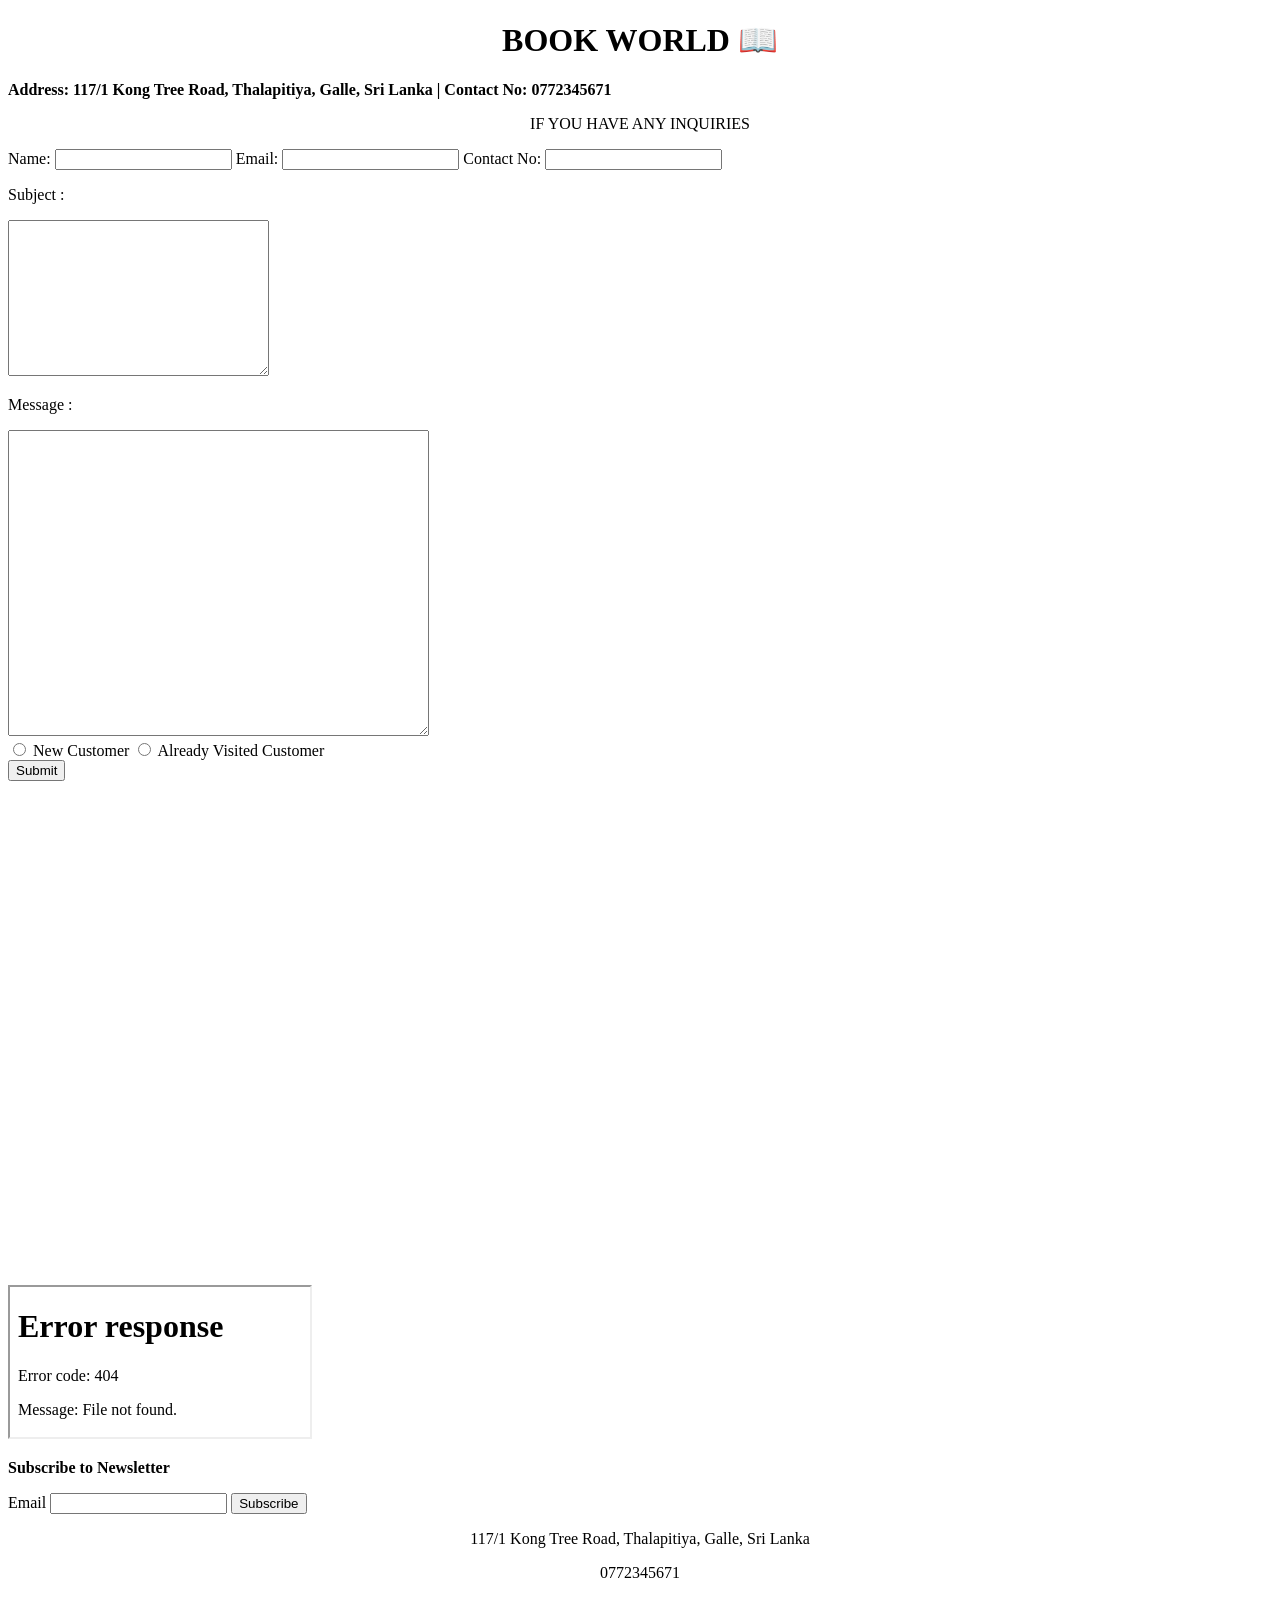
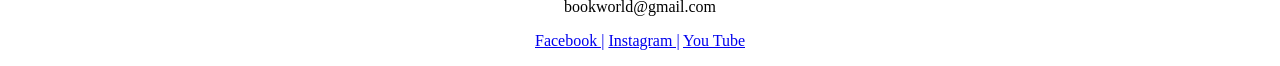
==== contact.html @ b63938fe "Redesign homepage with modern bookstore UI" ====
<!DOCTYPE html>
<html lang="en">
<head>
    <title>Contact Us</title>
    <link rel="stylesheet" href="Book World.css"/>
</head>
<body>
    <center>
        <h1>BOOK WORLD 📖</h1>
    </center>

    <p><b>Address: 117/1 Kong Tree Road, Thalapitiya, Galle, Sri Lanka | Contact No: 0772345671</b></p>

    <center>
        <p class="para">IF YOU HAVE ANY INQUIRIES</p>
    </center>

    <section class="form">

    <form method="get" action="">
        <label>Name:</label>
        <input type="text" name="name"/>

        <lable>Email:</lable>
        <input type="text" name="email"/>

        <label>Contact No:</label>
        <input type="text" name="number"/>

        <p>Subject :</p>
        <textarea cols="30" rows="10"></textarea>

        <p>Message :</p>
        <textarea cols="50" rows="20"></textarea>

        <br/>

        <input type="radio" name="customer" value="New Customer" id="customer1"/>
        <label>New Customer</label>

        <input type="radio" name="customer" value="Already Visited Customer" id="customer2"/>
        <lable>Already Visited Customer</lable>

        <br/>

        <button class="submit">Submit</button>
    </form>

    </section>

    <br/>

    <p>
        <iframe src="https://www.google.com/maps/embed?pb=!1m18!1m12!1m3!1d991.9113792448593!2d80.22431985233617!3d6.043279841207015!2m3!1f0!2f0
        !3f0!3m2!1i1024!2i768!4f13.1!3m3!1m2!1s0x3ae173c9dec95b3f%3A0xe721a2d5fa0f1e8c!2s39%20Kong%20Tree%20Rd%2C%20Galle%2080000!5e0!3m2!1sen!2s
        lk!4v1728833015258!5m2!1sen!2slk" width="600" height="450" style="border:0;" allowfullscreen="" loading="lazy" referrerpolicy="no-referrer
        -when-downgrade"></iframe>
    </p>

    <iframe src="embedded.html"></iframe>

    <section class="body1">

    <section>
        <p><b>Subscribe to Newsletter</b></p>

        <label>Email</label>
        <input type="text" name="mail"/>

        <button class="btn">Subscribe</button>
    </section>

    <center>
        <section class="footer">
            <p class="p1">117/1 Kong Tree Road, Thalapitiya, Galle, Sri Lanka</p>
            <p class="p1">0772345671</p>
            <p class="p1">bookworld@gmail.com</p>

            <p>
            <a href="https://www.facebook.com">Facebook |</a> 
            <a href="https://www.instagram.com">Instagram |</a> 
            <a href="https://www.youtube.com">You Tube</a>
            </p>
        </section>
    </center>  
    
    </section>

</body>
</html>
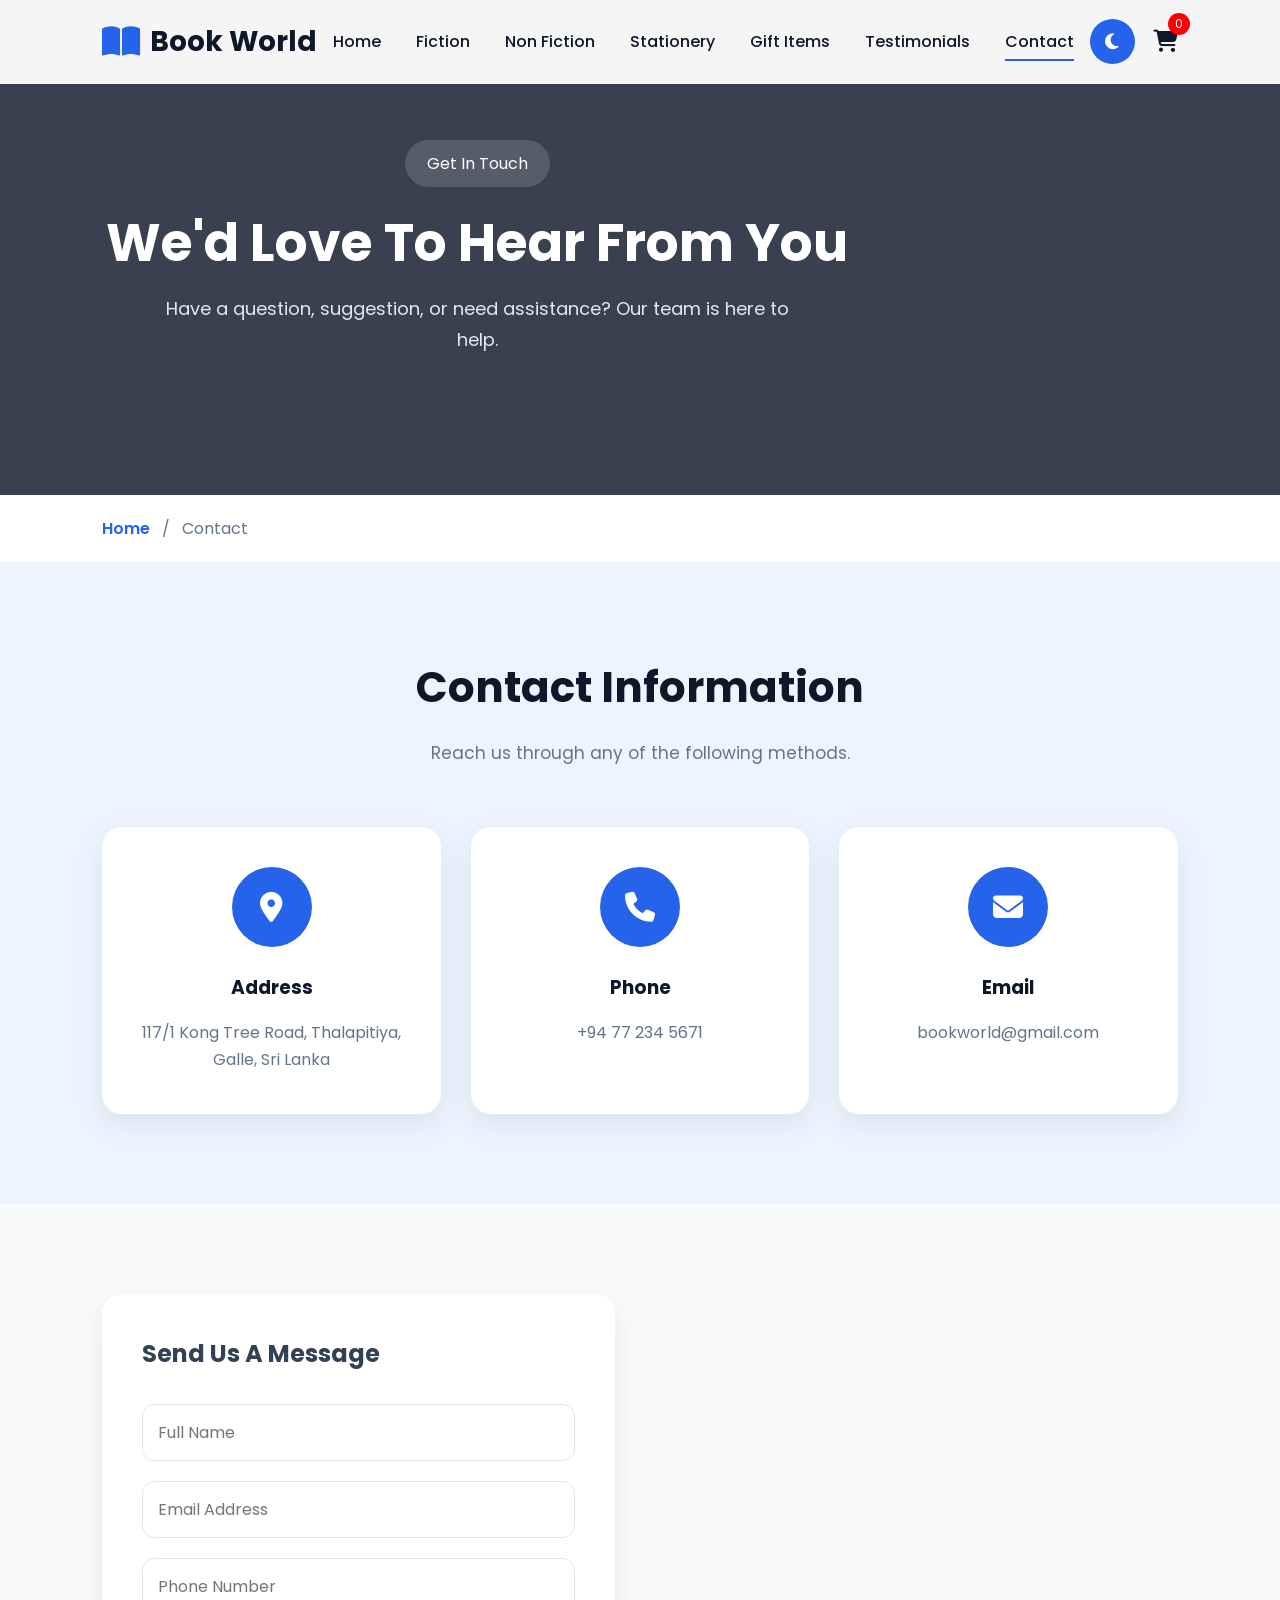
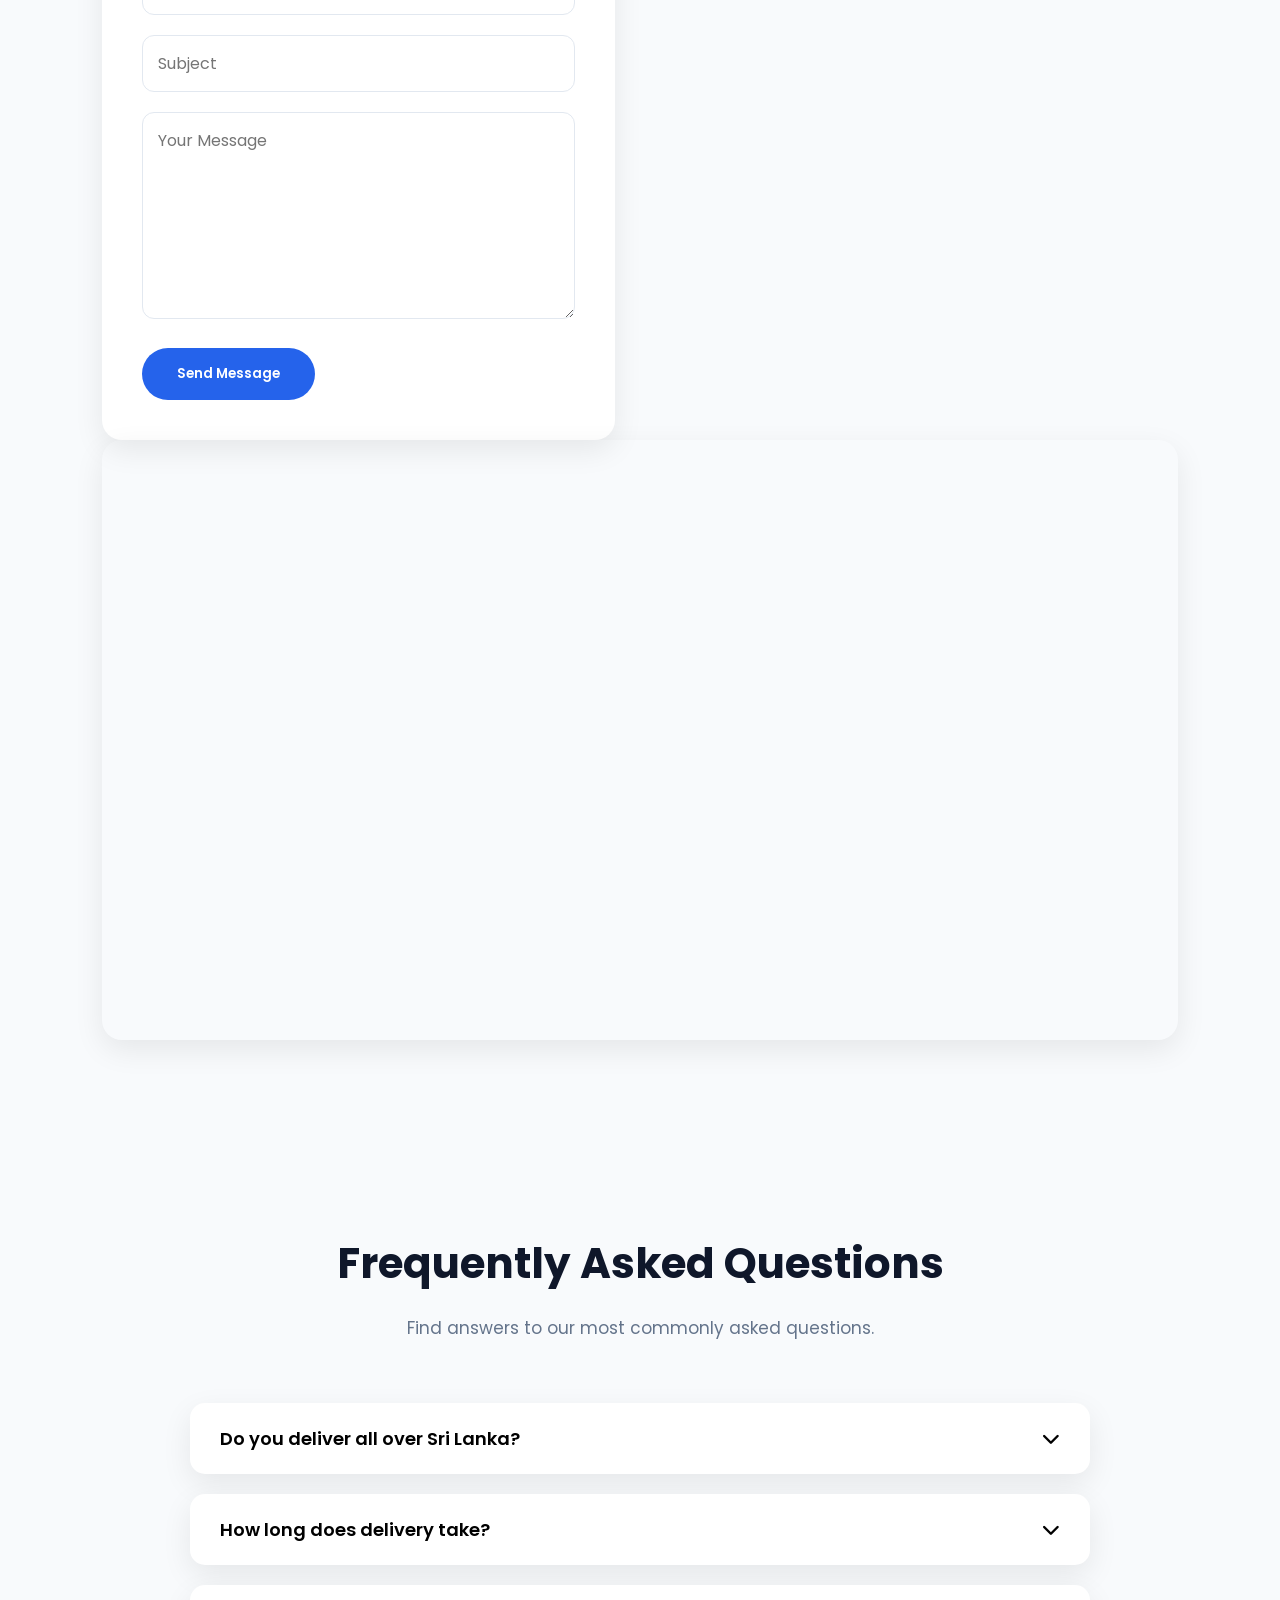
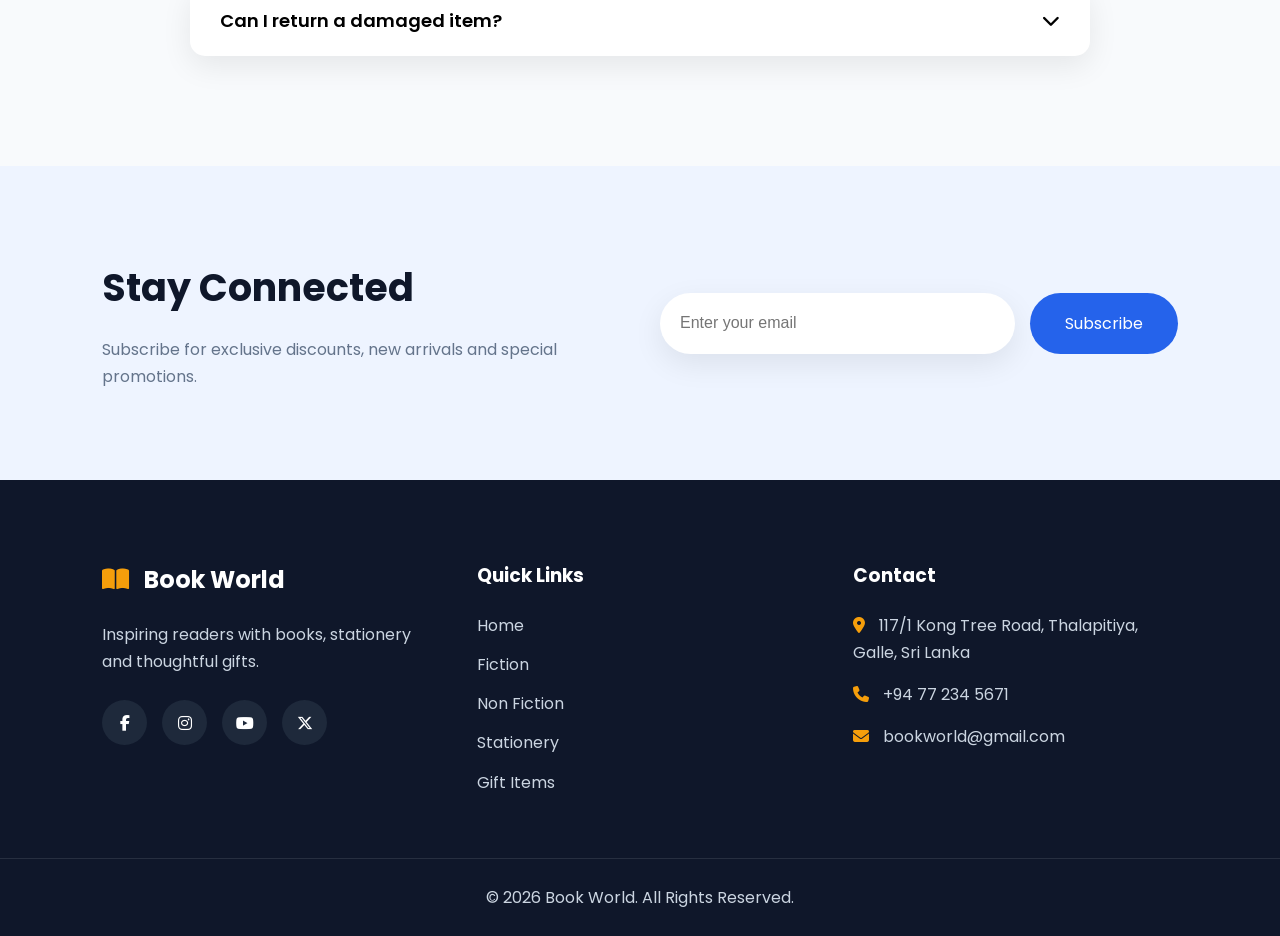
==== commit 178acd48: "Redesign contact page with FAQ and contact form" ====
--- a/contact.html
+++ b/contact.html
@@ -1,90 +1,621 @@
 <!DOCTYPE html>
+
 <html lang="en">
+
 <head>
-    <title>Contact Us</title>
-    <link rel="stylesheet" href="Book World.css"/>
+
+    <meta charset="UTF-8">
+
+    <meta name="viewport"
+          content="width=device-width, initial-scale=1.0">
+
+    <title>Contact Us | Book World</title>
+
+    <link rel="preconnect"
+          href="https://fonts.googleapis.com">
+
+    <link rel="preconnect"
+          href="https://fonts.gstatic.com"
+          crossorigin>
+
+    <link href="https://fonts.googleapis.com/css2?family=Poppins:wght@300;400;500;600;700&display=swap"
+          rel="stylesheet">
+
+    <link rel="stylesheet"
+          href="https://cdnjs.cloudflare.com/ajax/libs/font-awesome/6.6.0/css/all.min.css">
+
+    <link rel="stylesheet"
+          href="styles/style.css">
+
+    <link rel="stylesheet"
+          href="styles/responsive.css">
+
 </head>
+
 <body>
-    <center>
-        <h1>BOOK WORLD 📖</h1>
-    </center>
-
-    <p><b>Address: 117/1 Kong Tree Road, Thalapitiya, Galle, Sri Lanka | Contact No: 0772345671</b></p>
-
-    <center>
-        <p class="para">IF YOU HAVE ANY INQUIRIES</p>
-    </center>
-
-    <section class="form">
-
-    <form method="get" action="">
-        <label>Name:</label>
-        <input type="text" name="name"/>
-
-        <lable>Email:</lable>
-        <input type="text" name="email"/>
-
-        <label>Contact No:</label>
-        <input type="text" name="number"/>
-
-        <p>Subject :</p>
-        <textarea cols="30" rows="10"></textarea>
-
-        <p>Message :</p>
-        <textarea cols="50" rows="20"></textarea>
-
-        <br/>
-
-        <input type="radio" name="customer" value="New Customer" id="customer1"/>
-        <label>New Customer</label>
-
-        <input type="radio" name="customer" value="Already Visited Customer" id="customer2"/>
-        <lable>Already Visited Customer</lable>
-
-        <br/>
-
-        <button class="submit">Submit</button>
-    </form>
-
-    </section>
-
-    <br/>
-
-    <p>
-        <iframe src="https://www.google.com/maps/embed?pb=!1m18!1m12!1m3!1d991.9113792448593!2d80.22431985233617!3d6.043279841207015!2m3!1f0!2f0
-        !3f0!3m2!1i1024!2i768!4f13.1!3m3!1m2!1s0x3ae173c9dec95b3f%3A0xe721a2d5fa0f1e8c!2s39%20Kong%20Tree%20Rd%2C%20Galle%2080000!5e0!3m2!1sen!2s
-        lk!4v1728833015258!5m2!1sen!2slk" width="600" height="450" style="border:0;" allowfullscreen="" loading="lazy" referrerpolicy="no-referrer
-        -when-downgrade"></iframe>
-    </p>
-
-    <iframe src="embedded.html"></iframe>
-
-    <section class="body1">
-
-    <section>
-        <p><b>Subscribe to Newsletter</b></p>
-
-        <label>Email</label>
-        <input type="text" name="mail"/>
-
-        <button class="btn">Subscribe</button>
-    </section>
-
-    <center>
-        <section class="footer">
-            <p class="p1">117/1 Kong Tree Road, Thalapitiya, Galle, Sri Lanka</p>
-            <p class="p1">0772345671</p>
-            <p class="p1">bookworld@gmail.com</p>
-
-            <p>
-            <a href="https://www.facebook.com">Facebook |</a> 
-            <a href="https://www.instagram.com">Instagram |</a> 
-            <a href="https://www.youtube.com">You Tube</a>
-            </p>
-        </section>
-    </center>  
-    
-    </section>
+
+<!-- ================= LOADER ================= -->
+
+<div class="loader">
+
+    <div class="loader-content">
+
+        <i class="fas fa-book-open"></i>
+
+        <h2>Book World</h2>
+
+        <span>Loading...</span>
+
+    </div>
+
+</div>
+
+<button id="topBtn">
+
+    <i class="fas fa-arrow-up"></i>
+
+</button>
+
+<!-- ================= NAVBAR ================= -->
+
+<header>
+
+    <nav class="navbar">
+
+        <div class="logo">
+
+            <i class="fas fa-book-open"></i>
+
+            <h2>Book World</h2>
+
+        </div>
+
+        <ul class="nav-links">
+
+            <li><a href="index.html">Home</a></li>
+
+            <li><a href="fiction.html">Fiction</a></li>
+
+            <li><a href="non-fiction.html">Non Fiction</a></li>
+
+            <li><a href="stationery.html">Stationery</a></li>
+
+            <li><a href="gifts.html">Gift Items</a></li>
+
+            <li><a href="testimonial.html">Testimonials</a></li>
+
+            <li><a href="contact.html"
+                   class="active">Contact</a></li>
+
+        </ul>
+
+        <div class="nav-icons">
+
+            <button id="themeBtn">
+
+                <i class="fas fa-moon"></i>
+
+            </button>
+
+            <div class="cart">
+
+                <i class="fas fa-shopping-cart"></i>
+
+                <span id="cartCount">
+
+                    0
+
+                </span>
+
+            </div>
+
+            <div class="menu-btn">
+
+                <i class="fas fa-bars"></i>
+
+            </div>
+
+        </div>
+
+    </nav>
+
+</header>
+
+<!-- ================= HERO ================= -->
+
+<section class="hero category-hero">
+
+    <div class="hero-overlay">
+
+        <div class="hero-content">
+
+            <span class="tag">
+
+                Get In Touch
+
+            </span>
+
+            <h1>
+
+                We'd Love To Hear From You
+
+            </h1>
+
+            <p>
+
+                Have a question, suggestion, or need assistance?
+                Our team is here to help.
+
+            </p>
+
+        </div>
+
+    </div>
+
+</section>
+
+<!-- ================= BREADCRUMB ================= -->
+
+<section class="breadcrumb">
+
+    <a href="index.html">
+
+        Home
+
+    </a>
+
+    <span>/</span>
+
+    <span>
+
+        Contact
+
+    </span>
+
+</section>
+
+<!-- ================= CONTACT INFO ================= -->
+
+<section class="features">
+
+    <div class="section-title">
+
+        <h2>
+
+            Contact Information
+
+        </h2>
+
+        <p>
+
+            Reach us through any of the following methods.
+
+        </p>
+
+    </div>
+
+    <div class="feature-grid">
+
+        <div class="feature-card">
+
+            <div class="feature-icon">
+
+                <i class="fas fa-location-dot"></i>
+
+            </div>
+
+            <h3>
+
+                Address
+
+            </h3>
+
+            <p>
+
+                117/1 Kong Tree Road,
+                Thalapitiya,
+                Galle,
+                Sri Lanka
+
+            </p>
+
+        </div>
+
+        <div class="feature-card">
+
+            <div class="feature-icon">
+
+                <i class="fas fa-phone"></i>
+
+            </div>
+
+            <h3>
+
+                Phone
+
+            </h3>
+
+            <p>
+
+                +94 77 234 5671
+
+            </p>
+
+        </div>
+
+        <div class="feature-card">
+
+            <div class="feature-icon">
+
+                <i class="fas fa-envelope"></i>
+
+            </div>
+
+            <h3>
+
+                Email
+
+            </h3>
+
+            <p>
+
+                bookworld@gmail.com
+
+            </p>
+
+        </div>
+
+    </div>
+
+</section>
+
+<!-- ================= CONTACT FORM ================= -->
+
+<section class="contact-section">
+
+    <div class="contact-container">
+
+        <div class="contact-form">
+
+            <h2>
+
+                Send Us A Message
+
+            </h2>
+
+            <form id="contactForm">
+
+                <div class="input-group">
+
+                    <input type="text"
+                           placeholder="Full Name"
+                           required>
+
+                </div>
+
+                <div class="input-group">
+
+                    <input type="email"
+                           placeholder="Email Address"
+                           required>
+
+                </div>
+
+                <div class="input-group">
+
+                    <input type="tel"
+                           placeholder="Phone Number">
+
+                </div>
+
+                <div class="input-group">
+
+                    <input type="text"
+                           placeholder="Subject"
+                           required>
+
+                </div>
+
+                <div class="input-group">
+
+                    <textarea rows="7"
+                              placeholder="Your Message"
+                              required></textarea>
+
+                </div>
+
+                <button class="primary-btn"
+                        type="submit">
+
+                    Send Message
+
+                </button>
+
+            </form>
+
+        </div>
+
+                </div>
+
+        <!-- ================= GOOGLE MAP ================= -->
+
+        <div class="contact-map">
+
+            <iframe
+                src="https://www.google.com/maps/embed?pb=!1m18!1m12!1m3!1d991.9113792448593!2d80.22431985233617!3d6.043279841207015!2m3!1f0!2f0!3f0!3m2!1i1024!2i768!4f13.1!3m3!1m2!1s0x3ae173c9dec95b3f%3A0xe721a2d5fa0f1e8c!2s39%20Kong%20Tree%20Rd%2C%20Galle%2080000!5e0!3m2!1sen!2slk!4v1728833015258!5m2!1sen!2slk"
+                allowfullscreen=""
+                loading="lazy"
+                referrerpolicy="no-referrer-when-downgrade">
+
+            </iframe>
+
+        </div>
+
+    </div>
+
+</section>
+
+<!-- ================= FAQ ================= -->
+
+<section class="faq">
+
+    <div class="section-title">
+
+        <h2>
+
+            Frequently Asked Questions
+
+        </h2>
+
+        <p>
+
+            Find answers to our most commonly asked questions.
+
+        </p>
+
+    </div>
+
+    <div class="faq-container">
+
+        <div class="faq-item">
+
+            <button class="faq-question">
+
+                Do you deliver all over Sri Lanka?
+
+                <i class="fas fa-chevron-down"></i>
+
+            </button>
+
+            <div class="faq-answer">
+
+                <p>
+
+                    Yes. We deliver books, stationery and gift items
+                    to every part of Sri Lanka.
+
+                </p>
+
+            </div>
+
+        </div>
+
+        <div class="faq-item">
+
+            <button class="faq-question">
+
+                How long does delivery take?
+
+                <i class="fas fa-chevron-down"></i>
+
+            </button>
+
+            <div class="faq-answer">
+
+                <p>
+
+                    Most orders are delivered within
+                    2–5 working days depending on your location.
+
+                </p>
+
+            </div>
+
+        </div>
+
+        <div class="faq-item">
+
+            <button class="faq-question">
+
+                Can I return a damaged item?
+
+                <i class="fas fa-chevron-down"></i>
+
+            </button>
+
+            <div class="faq-answer">
+
+                <p>
+
+                    Yes. Contact us within 7 days with proof of
+                    purchase and we'll arrange a replacement.
+
+                </p>
+
+            </div>
+
+        </div>
+
+    </div>
+
+</section>
+
+<!-- ================= NEWSLETTER ================= -->
+
+<section class="newsletter">
+
+    <div class="newsletter-container">
+
+        <div class="newsletter-text">
+
+            <h2>
+
+                Stay Connected
+
+            </h2>
+
+            <p>
+
+                Subscribe for exclusive discounts,
+                new arrivals and special promotions.
+
+            </p>
+
+        </div>
+
+        <form class="newsletter-form">
+
+            <input
+                type="email"
+                placeholder="Enter your email"
+                required>
+
+            <button type="submit">
+
+                Subscribe
+
+            </button>
+
+        </form>
+
+    </div>
+
+</section>
+
+<!-- ================= FOOTER ================= -->
+
+<footer>
+
+    <div class="footer-container">
+
+        <div class="footer-column">
+
+            <h2>
+
+                <i class="fas fa-book-open"></i>
+
+                Book World
+
+            </h2>
+
+            <p>
+
+                Inspiring readers with books,
+                stationery and thoughtful gifts.
+
+            </p>
+
+            <div class="social-icons">
+
+                <a href="#"><i class="fab fa-facebook-f"></i></a>
+
+                <a href="#"><i class="fab fa-instagram"></i></a>
+
+                <a href="#"><i class="fab fa-youtube"></i></a>
+
+                <a href="#"><i class="fab fa-x-twitter"></i></a>
+
+            </div>
+
+        </div>
+
+        <div class="footer-column">
+
+            <h3>
+
+                Quick Links
+
+            </h3>
+
+            <ul>
+
+                <li><a href="index.html">Home</a></li>
+
+                <li><a href="fiction.html">Fiction</a></li>
+
+                <li><a href="non-fiction.html">Non Fiction</a></li>
+
+                <li><a href="stationery.html">Stationery</a></li>
+
+                <li><a href="gifts.html">Gift Items</a></li>
+
+            </ul>
+
+        </div>
+
+        <div class="footer-column">
+
+            <h3>
+
+                Contact
+
+            </h3>
+
+            <p>
+
+                <i class="fas fa-location-dot"></i>
+
+                117/1 Kong Tree Road,
+                Thalapitiya,
+                Galle,
+                Sri Lanka
+
+            </p>
+
+            <p>
+
+                <i class="fas fa-phone"></i>
+
+                +94 77 234 5671
+
+            </p>
+
+            <p>
+
+                <i class="fas fa-envelope"></i>
+
+                bookworld@gmail.com
+
+            </p>
+
+        </div>
+
+    </div>
+
+    <div class="footer-bottom">
+
+        <p>
+
+            © 2026 Book World. All Rights Reserved.
+
+        </p>
+
+    </div>
+
+</footer>
+
+<!-- ================= TOAST ================= -->
+
+<div id="toast">
+
+    <i class="fas fa-circle-check"></i>
+
+    Item Added To Cart
+
+</div>
+
+<script src="js/script.js"></script>
 
 </body>
+
 </html>
--- a/styles/style.css
+++ b/styles/style.css
@@ -0,0 +1,1430 @@
+@import url('https://fonts.googleapis.com/css2?family=Poppins:wght@300;400;500;600;700;800&display=swap');
+
+/* ================= ROOT VARIABLES ================= */
+
+:root{
+
+    --primary:#2563EB;
+    --primary-dark:#1E40AF;
+    --secondary:#F59E0B;
+    --success:#10B981;
+
+    --dark:#0F172A;
+    --text:#334155;
+
+    --light:#F8FAFC;
+    --white:#ffffff;
+
+    --border:#E2E8F0;
+
+    --shadow:0 10px 30px rgba(0,0,0,.08);
+
+    --transition:.35s ease;
+
+    --radius:16px;
+
+}
+
+/* ================= RESET ================= */
+
+*{
+    margin:0;
+    padding:0;
+    box-sizing:border-box;
+}
+
+html{
+    scroll-behavior:smooth;
+}
+
+body{
+    font-family:'Poppins',sans-serif;
+    background:var(--light);
+    color:var(--text);
+    overflow-x:hidden;
+    line-height:1.7;
+}
+
+img{
+    width:100%;
+    display:block;
+}
+
+a{
+    text-decoration:none;
+}
+
+ul{
+    list-style:none;
+}
+
+button{
+    cursor:pointer;
+    border:none;
+    font-family:'Poppins',sans-serif;
+}
+
+section{
+    padding:90px 8%;
+}
+
+/* ================= LOADER ================= */
+
+.loader{
+    position:fixed;
+    inset:0;
+    background:#fff;
+    display:flex;
+    justify-content:center;
+    align-items:center;
+    z-index:99999;
+    transition:.5s;
+}
+
+.loader-content{
+    text-align:center;
+}
+
+.loader-content i{
+    color:var(--primary);
+    font-size:60px;
+    margin-bottom:15px;
+}
+
+.loader-content h2{
+    color:var(--dark);
+    font-size:34px;
+    margin-bottom:10px;
+}
+
+.loader-content span{
+    color:#777;
+    font-size:18px;
+}
+
+/* ================= SCROLL BUTTON ================= */
+
+#topBtn{
+    position:fixed;
+    right:20px;
+    bottom:20px;
+    width:55px;
+    height:55px;
+    border: none;
+    border-radius:50%;
+    background:var(--primary);
+    color:white;
+    display:none;
+    z-index:999;
+    box-shadow:var(--shadow);
+    transition:var(--transition);
+    justify-content: center;
+    align-items: center;
+    font-size: 20px;
+    cursor: pointer;
+}
+
+#topBtn i{
+    margin: 0;
+    line-height: 1;
+}
+
+#topBtn:hover{
+    background:var(--secondary);
+    transform:translateY(-5px);
+}
+
+/* ================= NAVBAR ================= */
+
+.navbar{
+    position:fixed;
+    top:0;
+    left:0;
+    width:100%;
+    padding:18px 8%;
+    background:rgba(255,255,255,.95);
+    backdrop-filter:blur(10px);
+    display:flex;
+    justify-content:space-between;
+    align-items:center;
+    z-index:1000;
+    box-shadow:0 2px 15px rgba(0,0,0,.05);
+}
+
+.logo{
+    display:flex;
+    align-items:center;
+    gap:10px;
+}
+
+.logo i{
+    color:var(--primary);
+    font-size:34px;
+}
+
+.logo h2{
+    color:var(--dark);
+    font-size:28px;
+}
+
+.nav-links{
+    display:flex;
+    gap:35px;
+}
+
+.nav-links a{
+    color:var(--dark);
+    font-weight:500;
+    transition:var(--transition);
+    position:relative;
+}
+
+.nav-links a::after{
+    content:"";
+    position:absolute;
+    width:0;
+    height:2px;
+    background:var(--primary);
+    left:0;
+    bottom:-8px;
+    transition:var(--transition);
+}
+
+.nav-links a:hover::after,
+.nav-links .active::after{
+    width:100%;
+}
+
+.nav-links a:hover{
+    color:var(--primary);
+}
+
+/* ================= NAV ICONS ================= */
+
+.nav-icons{
+    display:flex;
+    align-items:center;
+    gap:18px;
+}
+
+.search-box{
+    background:#EEF4FF;
+    border-radius:50px;
+    display:flex;
+    align-items:center;
+    padding:10px 18px;
+}
+
+.search-box i{
+    color:var(--primary);
+}
+
+.search-box input{
+    border:none;
+    outline:none;
+    background:none;
+    margin-left:10px;
+    width:180px;
+    font-size:15px;
+}
+
+#themeBtn{
+    width:45px;
+    height:45px;
+    border-radius:50%;
+    background:var(--primary);
+    color:#fff;
+    font-size:18px;
+    transition:var(--transition);
+}
+
+#themeBtn:hover{
+    transform:rotate(180deg);
+    background:var(--secondary);
+}
+
+.cart{
+    position:relative;
+    cursor:pointer;
+    font-size:22px;
+    color:var(--dark);
+}
+
+.cart span{
+    position:absolute;
+    top:-10px;
+    right:-12px;
+    width:22px;
+    height:22px;
+    border-radius:50%;
+    background:red;
+    color:white;
+    font-size:12px;
+    display:flex;
+    justify-content:center;
+    align-items:center;
+}
+
+.menu-btn{
+    display:none;
+    font-size:24px;
+    cursor:pointer;
+}
+
+/* ================= HERO ================= */
+
+.hero{
+    min-height:100vh;
+    display:flex;
+    align-items:center;
+    background:
+    linear-gradient(rgba(15,23,42,.75),
+    rgba(15,23,42,.75)),
+    url("../book world images/hero.jpg");
+    background-size:cover;
+    background-position:center;
+    color:white;
+}
+
+.hero-overlay{
+    width:100%;
+}
+
+.hero-content{
+    max-width:650px;
+}
+
+.tag{
+    display:inline-block;
+    background:rgba(255,255,255,.15);
+    padding:10px 22px;
+    border-radius:30px;
+    margin-bottom:20px;
+    backdrop-filter:blur(10px);
+}
+
+.hero-content h1{
+    font-size:65px;
+    line-height:1.2;
+    margin-bottom:20px;
+}
+
+.hero-content h1 span{
+    color:var(--secondary);
+}
+
+.hero-content p{
+    font-size:18px;
+    color:#E2E8F0;
+    margin-bottom:35px;
+}
+
+/* ================= BUTTONS ================= */
+
+.hero-buttons{
+    display:flex;
+    gap:20px;
+    margin-bottom:50px;
+}
+
+.primary-btn{
+    padding:16px 35px;
+    background:var(--primary);
+    color:white;
+    border-radius:50px;
+    font-weight:600;
+    transition:var(--transition);
+}
+
+.primary-btn:hover{
+    background:var(--secondary);
+    transform:translateY(-5px);
+}
+
+.secondary-btn{
+    padding:16px 35px;
+    border:2px solid white;
+    border-radius:50px;
+    color:white;
+    transition:var(--transition);
+}
+
+.secondary-btn:hover{
+    background:white;
+    color:var(--dark);
+}
+
+.hero-stats{
+    display:flex;
+    gap:60px;
+}
+
+.hero-stats h2{
+    font-size:34px;
+}
+
+.hero-stats p{
+    margin-top:5px;
+    color:#CBD5E1;
+}
+
+/* =====================================================
+   SECTION TITLES
+====================================================== */
+
+.section-title{
+    text-align:center;
+    margin-bottom:60px;
+}
+
+.section-title h2{
+    font-size:42px;
+    color:var(--dark);
+    margin-bottom:15px;
+    font-weight:700;
+}
+
+.section-title p{
+    color:#64748B;
+    font-size:17px;
+}
+
+/* =====================================================
+   CATEGORIES
+====================================================== */
+
+.categories{
+    background:#fff;
+}
+
+.category-grid{
+    display:grid;
+    grid-template-columns:repeat(auto-fit,minmax(250px,1fr));
+    gap:30px;
+}
+
+.category-card{
+    background:#fff;
+    border-radius:20px;
+    padding:40px 30px;
+    text-align:center;
+    box-shadow:var(--shadow);
+    transition:var(--transition);
+    border:1px solid transparent;
+}
+
+.category-card:hover{
+    transform:translateY(-12px);
+    border-color:var(--primary);
+}
+
+.category-icon{
+    width:90px;
+    height:90px;
+    margin:auto;
+    border-radius:50%;
+    background:#EEF4FF;
+    display:flex;
+    justify-content:center;
+    align-items:center;
+    margin-bottom:25px;
+}
+
+.category-icon i{
+    font-size:38px;
+    color:var(--primary);
+}
+
+.category-card h3{
+    color:var(--dark);
+    margin-bottom:15px;
+}
+
+.category-card p{
+    color:#64748B;
+    margin-bottom:25px;
+}
+
+.category-card span{
+    color:var(--primary);
+    font-weight:600;
+}
+
+.category-card span i{
+    margin-left:8px;
+    transition:.3s;
+}
+
+.category-card:hover span i{
+    transform:translateX(6px);
+}
+
+/* =====================================================
+   BOOK SECTION
+====================================================== */
+
+.books{
+    background:var(--light);
+}
+
+.book-grid{
+    display:grid;
+    grid-template-columns:repeat(auto-fit,minmax(270px,1fr));
+    gap:35px;
+}
+
+/* =====================================================
+   BOOK CARD
+====================================================== */
+
+.book-card{
+    background:#fff;
+    border-radius:20px;
+    overflow:hidden;
+    box-shadow:var(--shadow);
+    transition:.35s;
+    position:relative;
+    display: flex;
+    flex-direction: column;
+}
+
+.book-card:hover{
+    transform:translateY(-12px);
+    box-shadow:0 20px 40px rgba(0,0,0,.15);
+}
+
+.book-image{
+    position:relative;
+    overflow:hidden;
+}
+
+.book-image img{
+    height:340px;
+    object-fit:cover;
+    transition:.5s;
+}
+
+.book-card:hover img{
+    transform:scale(1.08);
+}
+
+.badge{
+    position:absolute;
+    top:15px;
+    left:15px;
+    background:var(--secondary);
+    color:#fff;
+    padding:7px 15px;
+    border-radius:30px;
+    font-size:13px;
+    font-weight:600;
+}
+
+.sale{
+    background:var(--success);
+}
+
+.book-info{
+    padding:25px;
+    display: flex;
+    flex-direction: column;
+    flex: 1;
+}
+
+.book-info h3{
+    margin:15px 0;
+    color:var(--dark);
+    font-size:22px;
+}
+
+.book-info p{
+    color:#64748B;
+    font-size:15px;
+    margin-bottom:20px;
+}
+
+.book-info h4{
+    color:var(--primary);
+    font-size:24px;
+    margin-bottom:20px;
+}
+
+/* =====================================================
+   RATINGS
+====================================================== */
+
+.rating{
+    color:#FBBF24;
+    display:flex;
+    gap:5px;
+}
+
+/* =====================================================
+   BOOK BUTTONS
+====================================================== */
+
+.book-buttons{
+    display:flex;
+    justify-content:space-between;
+    align-items:center;
+    margin-top: auto;
+}
+
+.cart-btn{
+    background:var(--primary);
+    color:#fff;
+    padding:12px 18px;
+    border-radius:40px;
+    transition:.3s;
+    font-size:15px;
+}
+
+.cart-btn:hover{
+    background:var(--secondary);
+}
+
+.cart-btn i{
+    margin-right:8px;
+}
+
+.book-buttons a{
+    color:var(--primary);
+    font-weight:600;
+    transition:.3s;
+}
+
+.book-buttons a:hover{
+    color:var(--secondary);
+}
+
+/* =====================================================
+   NEW ARRIVALS
+====================================================== */
+
+.arrivals{
+    background:#ffffff;
+}
+
+/* =====================================================
+   FEATURES
+====================================================== */
+
+.features{
+    background:#EEF4FF;
+}
+
+.feature-grid{
+    display:grid;
+    grid-template-columns:repeat(auto-fit,minmax(250px,1fr));
+    gap:30px;
+}
+
+.feature-card{
+    background:#fff;
+    padding:40px 30px;
+    border-radius:20px;
+    text-align:center;
+    transition:.35s;
+    box-shadow:var(--shadow);
+}
+
+.feature-card:hover{
+    transform:translateY(-10px);
+}
+
+.feature-icon{
+    width:80px;
+    height:80px;
+    margin:auto;
+    background:var(--primary);
+    color:#fff;
+    border-radius:50%;
+    display:flex;
+    justify-content:center;
+    align-items:center;
+    font-size:30px;
+    margin-bottom:25px;
+}
+
+.feature-card h3{
+    color:var(--dark);
+    margin-bottom:15px;
+}
+
+.feature-card p{
+    color:#64748B;
+}
+
+/* =====================================================
+   STATISTICS
+====================================================== */
+
+.stats{
+    background:
+    linear-gradient(rgba(37,99,235,.92),
+    rgba(30,64,175,.92)),
+    url("../book world images/stats-bg.jpg");
+    background-size:cover;
+    background-position:center;
+    color:#fff;
+}
+
+.overlay{
+    width:100%;
+}
+
+.stats-container{
+    display:grid;
+    grid-template-columns:repeat(auto-fit,minmax(220px,1fr));
+    gap:35px;
+    text-align:center;
+}
+
+.stat-box{
+    padding:30px 20px;
+}
+
+.stat-box h2{
+    font-size:52px;
+    margin-bottom:10px;
+    font-weight:700;
+}
+
+.stat-box p{
+    font-size:18px;
+    color:#E2E8F0;
+}
+
+/* =====================================================
+   SPECIAL OFFER
+====================================================== */
+
+.offer{
+    background:#fff;
+}
+
+.offer-content{
+    max-width:900px;
+    margin:auto;
+    text-align:center;
+    padding:70px 40px;
+    border-radius:25px;
+    background:linear-gradient(135deg,var(--primary),var(--primary-dark));
+    color:#fff;
+    box-shadow:0 20px 40px rgba(37,99,235,.25);
+}
+
+.offer-tag{
+    display:inline-block;
+    padding:8px 20px;
+    background:rgba(255,255,255,.18);
+    border-radius:50px;
+    margin-bottom:25px;
+    backdrop-filter:blur(10px);
+}
+
+.offer-content h2{
+    font-size:42px;
+    margin-bottom:20px;
+}
+
+.offer-content p{
+    max-width:650px;
+    margin:0 auto 35px;
+    color:#E2E8F0;
+}
+
+/* =====================================================
+   NEWSLETTER
+====================================================== */
+
+.newsletter{
+    background:#EEF4FF;
+}
+
+.newsletter-container{
+    display:flex;
+    justify-content:space-between;
+    align-items:center;
+    gap:40px;
+    flex-wrap:wrap;
+}
+
+.newsletter-text{
+    flex:1;
+}
+
+.newsletter-text h2{
+    color:var(--dark);
+    font-size:38px;
+    margin-bottom:15px;
+}
+
+.newsletter-text p{
+    color:#64748B;
+    max-width:600px;
+}
+
+.newsletter-form{
+    flex:1;
+    display:flex;
+    gap:15px;
+    justify-content:flex-end;
+    flex-wrap:wrap;
+}
+
+.newsletter-form input{
+    flex:1;
+    min-width:260px;
+    padding:18px 20px;
+    border:none;
+    border-radius:50px;
+    outline:none;
+    font-size:16px;
+    box-shadow:var(--shadow);
+}
+
+.newsletter-form button{
+    padding:18px 35px;
+    background:var(--primary);
+    color:#fff;
+    border-radius:50px;
+    transition:var(--transition);
+    font-size:16px;
+}
+
+.newsletter-form button:hover{
+    background:var(--secondary);
+}
+
+/* =====================================================
+   FOOTER
+====================================================== */
+
+footer{
+    background:var(--dark);
+    color:#CBD5E1;
+    padding-top:80px;
+}
+
+.footer-container{
+    width:84%;
+    margin:auto;
+    display:grid;
+    grid-template-columns:repeat(auto-fit,minmax(250px,1fr));
+    gap:50px;
+    padding-bottom:50px;
+}
+
+.footer-column h2,
+.footer-column h3{
+    color:#fff;
+    margin-bottom:20px;
+}
+
+.footer-column p{
+    margin-bottom:15px;
+}
+
+.footer-column ul li{
+    margin-bottom:12px;
+}
+
+.footer-column ul li a{
+    color:#CBD5E1;
+    transition:.3s;
+}
+
+.footer-column ul li a:hover{
+    color:var(--secondary);
+    padding-left:6px;
+}
+
+.footer-column i{
+    margin-right:10px;
+    color:var(--secondary);
+}
+
+/* =====================================================
+   SOCIAL ICONS
+====================================================== */
+
+.social-icons{
+    display:flex;
+    gap:15px;
+    margin-top:25px;
+}
+
+.social-icons a{
+    width:45px;
+    height:45px;
+    border-radius:50%;
+    background:#1E293B;
+    color:#fff;
+    display:flex;
+    justify-content:center;
+    align-items:center;
+    transition:.35s;
+}
+
+.social-icons a i{
+    margin:0;
+    color:#fff;
+}
+
+.social-icons a:hover{
+    background:var(--primary);
+    transform:translateY(-5px);
+}
+
+.footer-bottom{
+    border-top:1px solid rgba(255,255,255,.1);
+    text-align:center;
+    padding:25px;
+}
+
+/* =====================================================
+   TOAST
+====================================================== */
+
+#toast{
+    position:fixed;
+    right:30px;
+    bottom:30px;
+    background:var(--success);
+    color:#fff;
+    padding:16px 25px;
+    border-radius:12px;
+    box-shadow:var(--shadow);
+    opacity:0;
+    visibility:hidden;
+    transform:translateY(30px);
+    transition:.35s;
+    z-index:9999;
+}
+
+#toast.show{
+    opacity:1;
+    visibility:visible;
+    transform:translateY(0);
+}
+
+#toast i{
+    margin-right:10px;
+}
+
+/* =====================================================
+   ANIMATIONS
+====================================================== */
+
+@keyframes fadeUp{
+    from{
+        opacity:0;
+        transform:translateY(40px);
+    }
+
+    to{
+        opacity:1;
+        transform:translateY(0);
+    }
+}
+
+.hero-content,
+.category-card,
+.book-card,
+.feature-card{
+    animation:fadeUp .8s ease;
+}
+
+/* =====================================================
+   CATEGORY HERO
+====================================================== */
+
+.category-hero{
+
+    min-height:55vh;
+
+    background:
+        linear-gradient(rgba(15,23,42,.82),
+        rgba(15,23,42,.82)),
+        url("../book world images/category-banner.jpg");
+
+    background-size:cover;
+
+    background-position:center;
+
+    display:flex;
+
+    align-items:center;
+
+    justify-content:center;
+
+    text-align:center;
+
+}
+
+.category-hero .hero-content{
+
+    max-width:750px;
+
+}
+
+.category-hero h1{
+
+    font-size:52px;
+
+    margin-bottom:20px;
+
+}
+
+.category-hero p{
+
+    color:#E2E8F0;
+
+    max-width:650px;
+
+    margin:auto;
+
+}
+
+/* =====================================================
+   BREADCRUMB
+====================================================== */
+
+.breadcrumb{
+
+    display:flex;
+
+    align-items:center;
+
+    gap:12px;
+
+    background:#ffffff;
+
+    padding:20px 8%;
+
+    box-shadow:0 2px 10px rgba(0,0,0,.05);
+
+}
+
+.breadcrumb a{
+
+    color:var(--primary);
+
+    font-weight:600;
+
+    transition:.3s;
+
+}
+
+.breadcrumb a:hover{
+
+    color:var(--secondary);
+
+}
+
+.breadcrumb span{
+
+    color:#64748B;
+
+}
+
+/* =====================================================
+   BOOK FILTER
+====================================================== */
+
+.book-filter{
+
+    display:flex;
+
+    justify-content:space-between;
+
+    align-items:center;
+
+    flex-wrap:wrap;
+
+    gap:30px;
+
+    background:#F8FAFC;
+
+}
+
+.filter-left h2{
+
+    font-size:36px;
+
+    color:var(--dark);
+
+    margin-bottom:10px;
+
+}
+
+.filter-left p{
+
+    color:#64748B;
+
+}
+
+.filter-right select{
+
+    padding:14px 20px;
+
+    border:1px solid var(--border);
+
+    border-radius:12px;
+
+    background:#ffffff;
+
+    font-size:15px;
+
+    cursor:pointer;
+
+    outline:none;
+
+    transition:.3s;
+
+}
+
+.filter-right select:hover{
+
+    border-color:var(--primary);
+
+}
+
+.filter-right select:focus{
+
+    border-color:var(--primary);
+
+}
+
+/* =====================================================
+   CATEGORY BOOKS
+====================================================== */
+
+.category-hero .tag{
+
+    margin-bottom:25px;
+
+}
+
+.books{
+
+    padding-top:40px;
+
+}
+
+/* ==========================================
+   CONTACT PAGE
+========================================== */
+
+.contact-container{
+
+    display:grid;
+
+    grid-template-columns:1fr 1fr;
+
+    gap:50px;
+
+    align-items:start;
+
+}
+
+.contact-form{
+
+    background:#ffffff;
+
+    padding:40px;
+
+    border-radius:20px;
+
+    box-shadow:var(--shadow);
+
+}
+
+.contact-form h2{
+
+    margin-bottom:30px;
+
+}
+
+.input-group{
+
+    margin-bottom:20px;
+
+}
+
+.input-group input,
+.input-group textarea{
+
+    width:100%;
+
+    padding:15px;
+
+    border:1px solid var(--border);
+
+    border-radius:12px;
+
+    font-family:inherit;
+
+    font-size:16px;
+
+    outline:none;
+
+    transition:.3s;
+
+}
+
+.input-group input:focus,
+.input-group textarea:focus{
+
+    border-color:var(--primary);
+
+}
+
+.contact-map iframe{
+
+    width:100%;
+
+    height:100%;
+
+    min-height:600px;
+
+    border:none;
+
+    border-radius:20px;
+
+    box-shadow:var(--shadow);
+
+}
+
+/* ==========================================
+   FAQ
+========================================== */
+
+.faq{
+
+    background:#F8FAFC;
+
+}
+
+.faq-container{
+
+    max-width:900px;
+
+    margin:auto;
+
+}
+
+.faq-item{
+
+    background:#ffffff;
+
+    margin-bottom:20px;
+
+    border-radius:15px;
+
+    overflow:hidden;
+
+    box-shadow:var(--shadow);
+
+}
+
+.faq-question{
+
+    width:100%;
+
+    padding:22px 30px;
+
+    border:none;
+
+    background:none;
+
+    display:flex;
+
+    justify-content:space-between;
+
+    align-items:center;
+
+    font-size:18px;
+
+    font-weight:600;
+
+    cursor:pointer;
+
+}
+
+.faq-answer{
+
+    display:none;
+
+    padding:0 30px 25px;
+
+    color:#64748B;
+
+}
+
+.faq-item.active .faq-answer{
+
+    display:block;
+
+}
+
+body.dark .contact-form,
+body.dark .faq-item{
+
+    background:#1E293B;
+
+}
+
+body.dark .input-group input,
+body.dark .input-group textarea{
+
+    background:#0F172A;
+
+    color:#ffffff;
+
+    border-color:#334155;
+
+}
+
+body.dark .faq{
+
+    background:#111827;
+
+}
+
+/* =====================================================
+   DARK MODE SUPPORT
+====================================================== */
+
+body.dark .breadcrumb{
+
+    background:#111827;
+
+}
+
+body.dark .breadcrumb span{
+
+    color:#CBD5E1;
+
+}
+
+body.dark .book-filter{
+
+    background:#0F172A;
+
+}
+
+body.dark .filter-left h2{
+
+    color:#ffffff;
+
+}
+
+body.dark .filter-left p{
+
+    color:#CBD5E1;
+
+}
+
+body.dark .filter-right select{
+
+    background:#1E293B;
+
+    color:#ffffff;
+
+    border-color:#334155;
+
+}
+
+/* =====================================================
+   DARK MODE
+====================================================== */
+
+body.dark{
+    background:#0F172A;
+    color:#E2E8F0;
+}
+
+body.dark .navbar{
+    background:#111827;
+}
+
+body.dark .logo h2,
+body.dark .section-title h2,
+body.dark .book-info h3,
+body.dark .feature-card h3,
+body.dark .newsletter-text h2{
+    color:#fff;
+}
+
+body.dark .book-card,
+body.dark .feature-card,
+body.dark .category-card{
+    background:#1E293B;
+}
+
+body.dark .book-info p,
+body.dark .feature-card p,
+body.dark .category-card p,
+body.dark .section-title p{
+    color:#CBD5E1;
+}
+
+body.dark .categories,
+body.dark .offer,
+body.dark .arrivals{
+    background:#0F172A;
+}
+
+body.dark .features,
+body.dark .newsletter{
+    background:#111827;
+}
+
+body.dark .search-box{
+    background:#334155;
+}
+
+body.dark .search-box input{
+    color:#fff;
+}
+
+body.dark .search-box input::placeholder{
+    color:#CBD5E1;
+}
+
+body.dark .nav-links a{
+    color:#fff;
+}
+
+body.dark footer{
+    background:#020617;
+}
+
+body.dark #themeBtn{
+    background: var(--secondary);
+    color: #ffffff;
+}
+
+body.dark .menu-btn{
+    color: #ffffff;
+}
+
+body.dark .cart{
+    color: #ffffff;
+}
+
+body.dark .cart span{
+    background: #EF4444;
+    color: #ffffff;
+}
+
+body.dark .cart-btn{
+    background: var(--primary);
+    color: #fff;
+}
+
+body.dark .cart-btn:hover{
+    background: var(--secondary);
+}
--- a/styles/responsive.css
+++ b/styles/responsive.css
@@ -0,0 +1,245 @@
+/* ==========================================
+   LARGE DEVICES
+========================================== */
+@media (max-width:1200px){
+    section{
+        padding:80px 6%;
+    }
+    .navbar{
+        padding:18px 6%;
+    }
+    .hero-content h1{
+        font-size:54px;
+    }
+    .hero-stats{
+        gap:40px;
+    }
+    .footer-container{
+        width:90%;
+    }
+}
+
+/* ==========================================
+   TABLETS
+========================================== */
+
+@media (max-width:992px){
+    .navbar{
+        padding:18px 5%;
+    }
+
+    .nav-links{
+        position:fixed;
+        top:80px;
+        right:-100%;
+        width:280px;
+        height:100vh;
+        background:#ffffff;
+        display:flex;
+        flex-direction:column;
+        align-items:center;
+        justify-content:flex-start;
+        padding-top:50px;
+        gap:35px;
+        transition:.4s;
+        box-shadow:-5px 0 20px rgba(0,0,0,.1);
+    }
+
+    .nav-links.active{
+        right:0;
+    }
+
+    body.dark .nav-links{
+        background:#111827;
+    }
+
+    .menu-btn{
+        display:block;
+        font-size:26px;
+        cursor:pointer;
+    }
+
+    .search-box{
+        display:none;
+    }
+
+    .hero{
+        text-align:center;
+    }
+
+    .hero-content{
+        margin:auto;
+    }
+
+    .hero-buttons{
+        justify-content:center;
+        flex-wrap:wrap;
+    }
+
+    .hero-stats{
+        justify-content:center;
+        flex-wrap:wrap;
+    }
+
+    .newsletter-container{
+        flex-direction:column;
+        text-align:center;
+    }
+
+    .newsletter-form{
+        width:100%;
+        justify-content:center;
+    }
+
+}
+
+/* ==========================================
+   MOBILE
+========================================== */
+@media (max-width:768px){
+    section{
+        padding:70px 5%;
+    }
+
+    .hero{
+        min-height:75vh;
+    }
+
+    .hero-content h1{
+        font-size:42px;
+    }
+
+    .hero-content p{
+        font-size:16px;
+    }
+
+    .hero-stats{
+        flex-direction:column;
+        gap:25px;
+    }
+
+    .section-title h2{
+        font-size:34px;
+    }
+
+    .book-grid{
+        grid-template-columns:1fr;
+    }
+
+    .book-image img{
+        height: 300px;
+        object-fit: contain;
+        background: #ffffff;
+    }
+
+    .category-grid{
+        grid-template-columns:1fr;
+    }
+
+    .feature-grid{
+        grid-template-columns:1fr;
+    }
+
+    .stats-container{
+        grid-template-columns:1fr 1fr;
+    }
+
+    .newsletter-form{
+        flex-direction:column;
+    }
+
+    .newsletter-form input{
+        width:100%;
+    }
+
+    .newsletter-form button{
+        width:100%;
+    }
+
+    .category-hero{
+        min-height:40vh;
+    }
+
+    .category-hero h1{
+        font-size:38px;
+    }
+
+    .book-filter{
+        flex-direction:column;
+        align-items:flex-start;
+    }
+
+    .filter-right{
+        width:100%;
+    }
+
+    .filter-right select{
+        width:100%;
+    }
+
+    .contact-container{
+    grid-template-columns:1fr;
+    }
+
+    .contact-map iframe{
+        min-height:400px;
+    }
+
+}
+
+/* ==========================================
+   SMALL MOBILE
+========================================== */
+@media (max-width:576px){
+
+    .logo h2{
+        font-size:22px;
+    }
+
+    .logo i{
+        font-size:28px;
+    }
+
+    .hero-content h1{
+        font-size:34px;
+    }
+
+    .hero-buttons{
+        flex-direction:column;
+    }
+
+    .primary-btn,
+    .secondary-btn{
+        width:100%;
+        text-align:center;
+    }
+
+    .stats-container{
+        grid-template-columns:1fr;
+    }
+
+    .footer-container{
+        grid-template-columns:1fr;
+        text-align:center;
+    }
+
+    .social-icons{
+        justify-content:center;
+    }
+
+    .footer-column i{
+        margin-right:6px;
+    }
+
+    #topBtn{
+        right:20px;
+        bottom:20px;
+        width:48px;
+        height:48px;
+    }
+
+    .book-image img{
+        height: 260px;
+    }
+
+}
